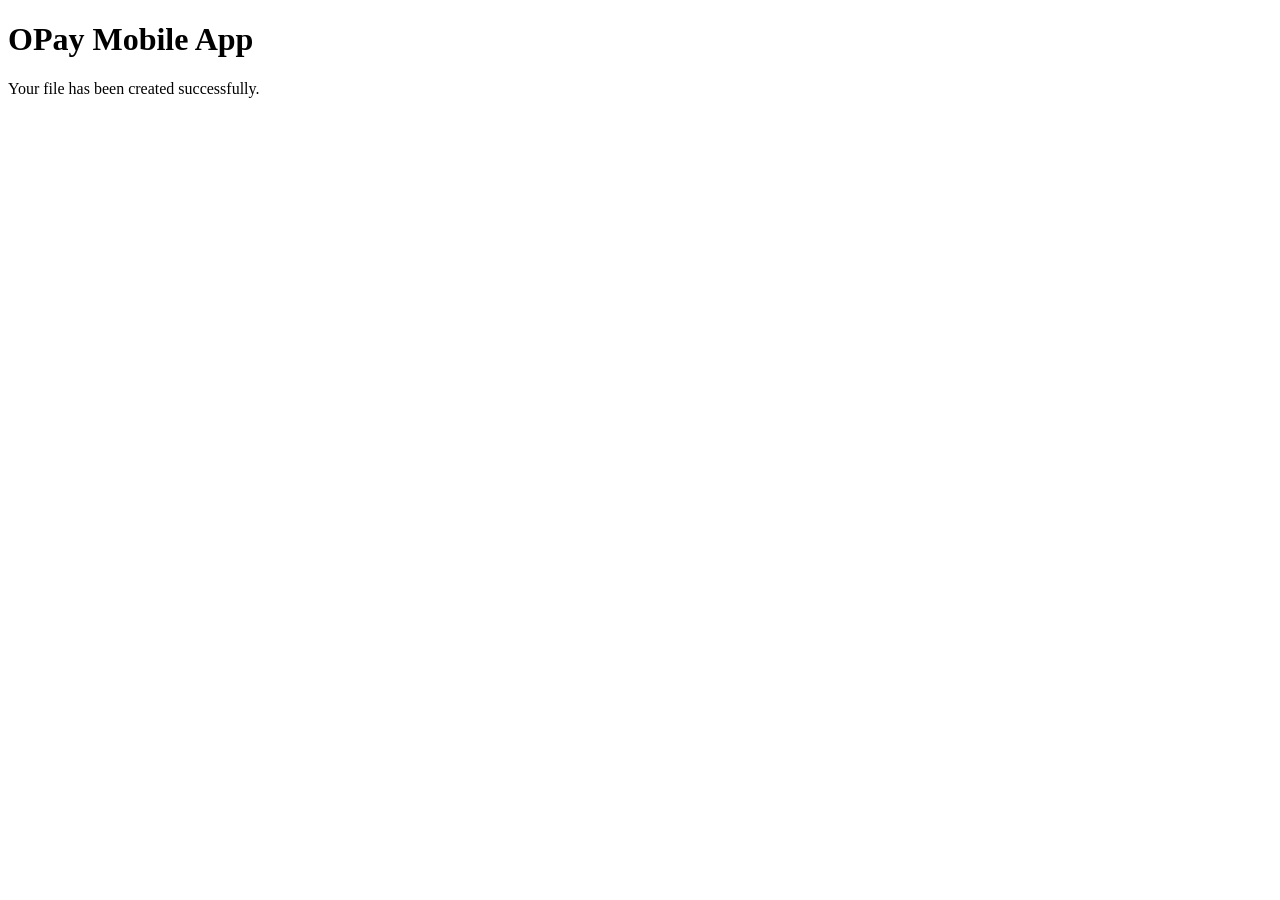
==== index.html @ 7ba1d0dd "Rename Index.html to index.html for GitHub Pages compatibility" ====
<!DOCTYPE html>
<html lang="en">
<head>
    <meta charset="UTF-8">
    <meta name="viewport" content="width=device-width, initial-scale=1.0">
    <title>OPay Mobile App</title>
</head>
<body>
    <h1>OPay Mobile App</h1>
    <p>Your file has been created successfully.</p>
</body>
</html>
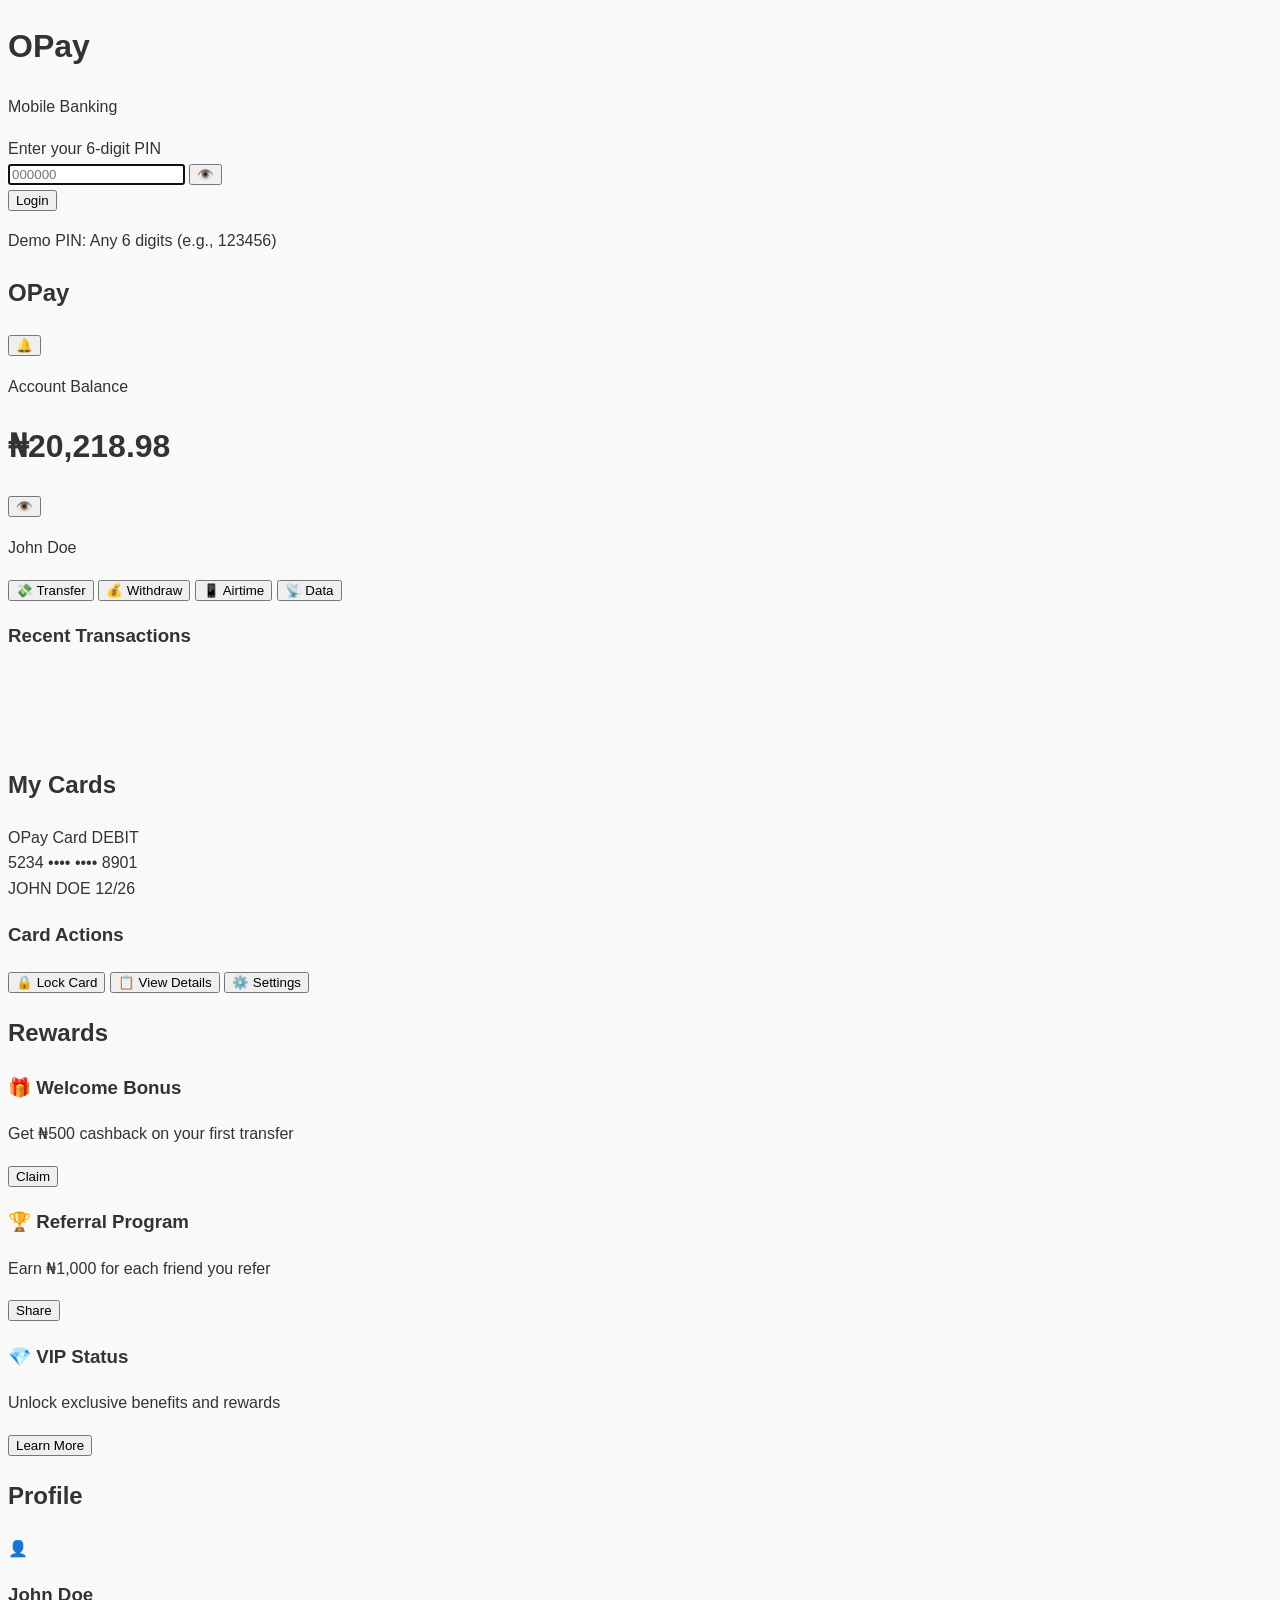
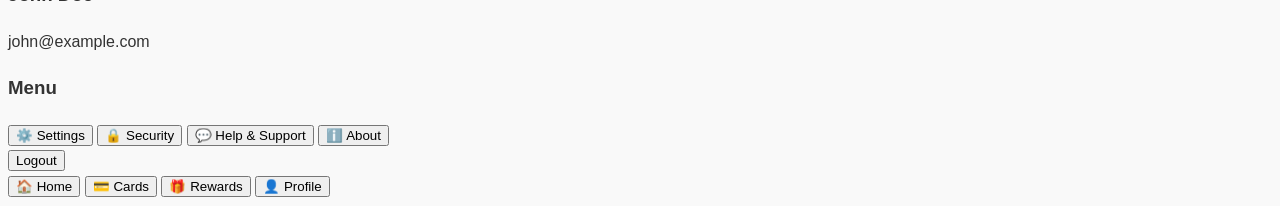
==== commit afc9a9f1: "Complete OPay mobile app with proper HTML structure" ====
--- a/index.html
+++ b/index.html
@@ -4,9 +4,212 @@
     <meta charset="UTF-8">
     <meta name="viewport" content="width=device-width, initial-scale=1.0">
     <title>OPay Mobile App</title>
+    <link rel="stylesheet" href="style.css">
 </head>
 <body>
-    <h1>OPay Mobile App</h1>
-    <p>Your file has been created successfully.</p>
+    <!-- LOGIN PAGE -->
+    <div id="loginPage" class="page active">
+        <div class="phone-frame">
+            <div class="phone-notch"></div>
+            <div class="page-content login-content">
+                <div class="login-container">
+                    <h1>OPay</h1>
+                    <p class="login-subtitle">Mobile Banking</p>
+                    
+                    <div class="login-form">
+                        <div class="form-group">
+                            <label>Enter your 6-digit PIN</label>
+                            <div class="pin-input-group">
+                                <input type="password" id="pinInput" placeholder="000000" maxlength="6">
+                                <button id="togglePin" class="toggle-btn">👁️</button>
+                            </div>
+                        </div>
+                        <button id="loginBtn" class="btn btn-primary">Login</button>
+                        <p class="login-help">Demo PIN: Any 6 digits (e.g., 123456)</p>
+                    </div>
+                </div>
+            </div>
+            <div class="phone-home"></div>
+        </div>
+    </div>
+
+    <!-- HOME PAGE -->
+    <div id="homePage" class="page">
+        <div class="phone-frame">
+            <div class="phone-notch"></div>
+            <div class="page-content">
+                <div class="header">
+                    <div class="header-top">
+                        <h2>OPay</h2>
+                        <button id="notificationBtn" class="icon-btn">🔔</button>
+                    </div>
+                </div>
+
+                <div class="balance-card">
+                    <p class="balance-label">Account Balance</p>
+                    <div class="balance-display">
+                        <h1 id="balanceAmount">₦20,218.98</h1>
+                        <button id="toggleBalance" class="toggle-balance">👁️</button>
+                    </div>
+                    <p id="userName" class="user-name">John Doe</p>
+                </div>
+
+                <div class="quick-actions">
+                    <button id="transferBtn" class="action-btn">
+                        <span class="icon">💸</span>
+                        <span>Transfer</span>
+                    </button>
+                    <button id="withdrawBtn" class="action-btn">
+                        <span class="icon">💰</span>
+                        <span>Withdraw</span>
+                    </button>
+                    <button id="airtimeBtn" class="action-btn">
+                        <span class="icon">📱</span>
+                        <span>Airtime</span>
+                    </button>
+                    <button id="dataBtn" class="action-btn">
+                        <span class="icon">📡</span>
+                        <span>Data</span>
+                    </button>
+                </div>
+
+                <div class="section">
+                    <h3>Recent Transactions</h3>
+                    <div class="transaction-item">
+                        <span>Transfer to John</span>
+                        <span class="amount">-₦5,000</span>
+                    </div>
+                    <div class="transaction-item">
+                        <span>Airtime Purchase</span>
+                        <span class="amount">-₦1,000</span>
+                    </div>
+                    <div class="transaction-item">
+                        <span>Salary Credit</span>
+                        <span class="amount success">+₦50,000</span>
+                    </div>
+                </div>
+            </div>
+            <div class="phone-home"></div>
+        </div>
+    </div>
+
+    <!-- CARDS PAGE -->
+    <div id="cardsPage" class="page">
+        <div class="phone-frame">
+            <div class="phone-notch"></div>
+            <div class="page-content">
+                <div class="header">
+                    <h2>My Cards</h2>
+                </div>
+
+                <div class="card-container">
+                    <div class="card card-primary">
+                        <div class="card-header">
+                            <span>OPay Card</span>
+                            <span class="card-type">DEBIT</span>
+                        </div>
+                        <div class="card-number">5234 •••• •••• 8901</div>
+                        <div class="card-footer">
+                            <span>JOHN DOE</span>
+                            <span>12/26</span>
+                        </div>
+                    </div>
+                </div>
+
+                <div class="section">
+                    <h3>Card Actions</h3>
+                    <button class="action-btn full-width">🔒 Lock Card</button>
+                    <button class="action-btn full-width">📋 View Details</button>
+                    <button class="action-btn full-width">⚙️ Settings</button>
+                </div>
+            </div>
+            <div class="phone-home"></div>
+        </div>
+    </div>
+
+    <!-- REWARDS PAGE -->
+    <div id="rewardsPage" class="page">
+        <div class="phone-frame">
+            <div class="phone-notch"></div>
+            <div class="page-content">
+                <div class="header">
+                    <h2>Rewards</h2>
+                </div>
+
+                <div class="rewards-container">
+                    <div class="reward-card">
+                        <h3>🎁 Welcome Bonus</h3>
+                        <p>Get ₦500 cashback on your first transfer</p>
+                        <button class="btn-small">Claim</button>
+                    </div>
+                    <div class="reward-card">
+                        <h3>🏆 Referral Program</h3>
+                        <p>Earn ₦1,000 for each friend you refer</p>
+                        <button class="btn-small">Share</button>
+                    </div>
+                    <div class="reward-card">
+                        <h3>💎 VIP Status</h3>
+                        <p>Unlock exclusive benefits and rewards</p>
+                        <button class="btn-small">Learn More</button>
+                    </div>
+                </div>
+            </div>
+            <div class="phone-home"></div>
+        </div>
+    </div>
+
+    <!-- PROFILE PAGE -->
+    <div id="profilePage" class="page">
+        <div class="phone-frame">
+            <div class="phone-notch"></div>
+            <div class="page-content">
+                <div class="header">
+                    <h2>Profile</h2>
+                </div>
+
+                <div class="profile-section">
+                    <div class="profile-avatar">👤</div>
+                    <h3 id="profileName">John Doe</h3>
+                    <p class="profile-email">john@example.com</p>
+                </div>
+
+                <div class="section">
+                    <h3>Menu</h3>
+                    <button id="settingsMenu" class="menu-item">⚙️ Settings</button>
+                    <button id="securityMenu" class="menu-item">🔒 Security</button>
+                    <button id="supportMenu" class="menu-item">💬 Help & Support</button>
+                    <button id="aboutMenu" class="menu-item">ℹ️ About</button>
+                </div>
+
+                <button id="logoutBtn" class="btn btn-danger full-width">Logout</button>
+            </div>
+            <div class="phone-home"></div>
+        </div>
+    </div>
+
+    <!-- BOTTOM NAVIGATION -->
+    <nav class="bottom-nav" id="bottomNav">
+        <button class="nav-item active" data-page="homePage">
+            <span class="icon">🏠</span>
+            <span>Home</span>
+        </button>
+        <button class="nav-item" data-page="cardsPage">
+            <span class="icon">💳</span>
+            <span>Cards</span>
+        </button>
+        <button class="nav-item" data-page="rewardsPage">
+            <span class="icon">🎁</span>
+            <span>Rewards</span>
+        </button>
+        <button class="nav-item" data-page="profilePage">
+            <span class="icon">👤</span>
+            <span>Profile</span>
+        </button>
+    </nav>
+
+    <!-- TOAST NOTIFICATION -->
+    <div id="toast" class="toast"></div>
+
+    <script src="script_Version1.js"></script>
 </body>
 </html>
--- a/style.css
+++ b/style.css
@@ -0,0 +1,44 @@
+css.{
+    margin: 0;
+    padding: 0;
+    box-sizing: border-box;
+}
+body{
+    font-family: Arial, sans-serif;
+    line-height: 1.6;
+    background: #f9f9f9;
+    color: #333;
+}
+header{
+    background: #2c3e5d;
+    color: #fff;
+    padding: 20px;
+    text-align: center;
+}
+nav a{
+    color: white;
+    margin: 0 10px;
+    text-decoration: none;
+}
+.hero{
+    background: #3498db;
+    color: white;
+    padding: 40px;
+    text-align: center;
+}
+.content{
+    padding: 20px;
+    text-align: center;
+}
+footer{
+    background: #2c3e5d;
+    color: white;
+    padding: 20px;
+}
+.footer-content img{
+    width: 100px;
+    height: 100px;
+    object-fit: cover;
+    border-radius: 50%;
+    margin-right: 20px;
+}
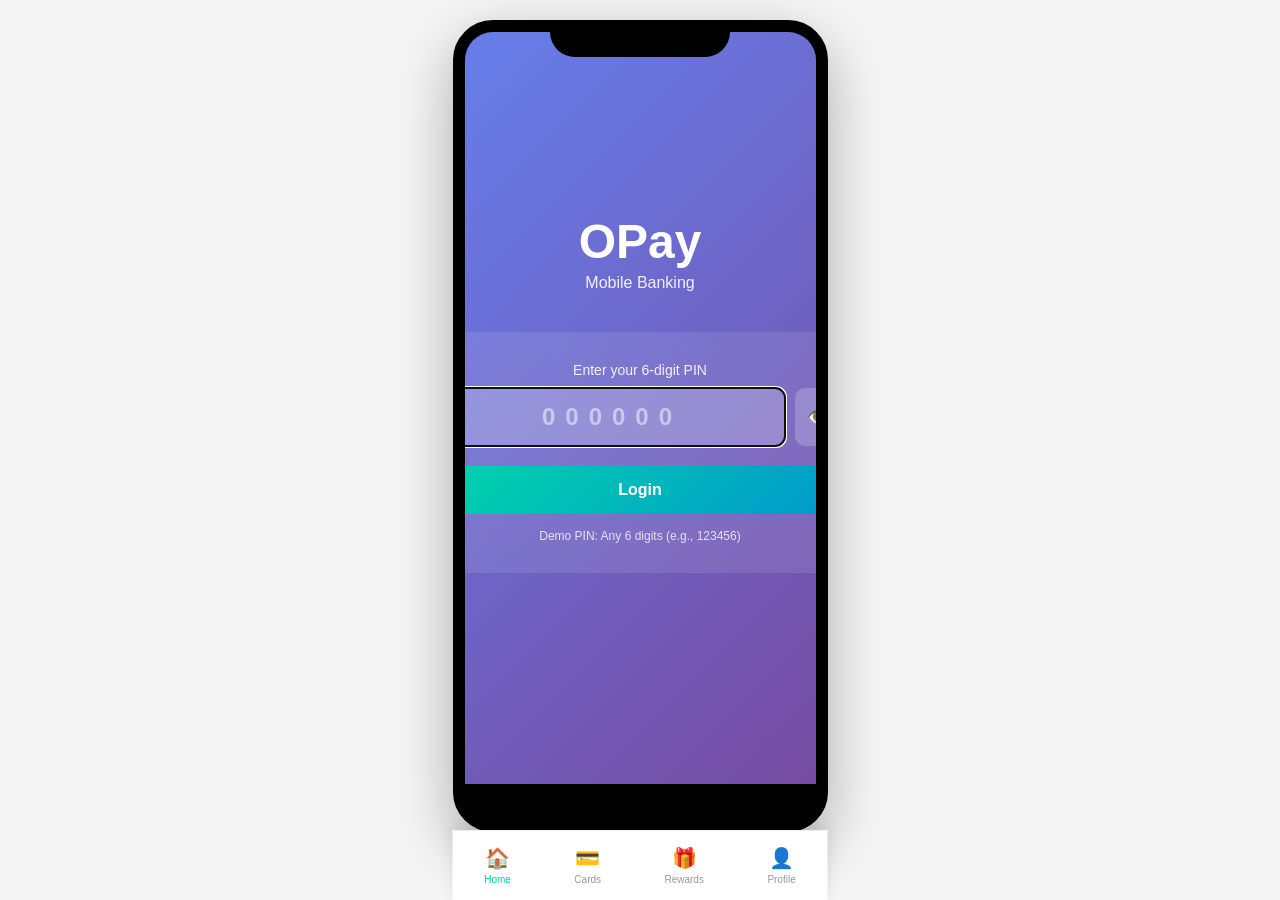
==== commit 217964d2: "Fix: Embed CSS directly in HTML for immediate display on GitHub Pages" ====
--- a/index.html
+++ b/index.html
@@ -4,7 +4,462 @@
     <meta charset="UTF-8">
     <meta name="viewport" content="width=device-width, initial-scale=1.0">
     <title>OPay Mobile App</title>
-    <link rel="stylesheet" href="style.css">
+    <style>
+/* Reset & Base Styles */
+* {
+    margin: 0;
+    padding: 0;
+    box-sizing: border-box;
+}
+
+body {
+    font-family: -apple-system, BlinkMacSystemFont, 'Segoe UI', Roboto, sans-serif;
+    background: #f5f5f5;
+    color: #333;
+    overflow: hidden;
+}
+
+/* Phone Frame Simulation */
+.phone-frame {
+    max-width: 375px;
+    height: 812px;
+    margin: 20px auto;
+    background: #000;
+    border-radius: 40px;
+    border: 12px solid #000;
+    box-shadow: 0 20px 60px rgba(0, 0, 0, 0.3);
+    position: relative;
+    overflow: hidden;
+    display: flex;
+    flex-direction: column;
+}
+
+.phone-notch {
+    width: 180px;
+    height: 25px;
+    background: #000;
+    border-radius: 0 0 30px 30px;
+    position: absolute;
+    top: 0;
+    left: 50%;
+    transform: translateX(-50%);
+    z-index: 10;
+}
+
+.page-content {
+    flex: 1;
+    overflow-y: auto;
+    background: #fff;
+    padding: 40px 0 70px;
+    scroll-behavior: smooth;
+}
+
+.phone-home {
+    height: 20px;
+    background: #000;
+    border-radius: 10px;
+    margin: 8px auto;
+    width: 120px;
+}
+
+/* Pages */
+.page {
+    display: none;
+    opacity: 0;
+    transition: opacity 0.3s ease;
+}
+
+.page.active {
+    display: block;
+    opacity: 1;
+}
+
+/* Header */
+.header {
+    padding: 15px 20px;
+    background: linear-gradient(135deg, #00d4aa 0%, #0099cc 100%);
+    color: white;
+}
+
+.header-top {
+    display: flex;
+    justify-content: space-between;
+    align-items: center;
+}
+
+.header h2 {
+    font-size: 24px;
+    font-weight: 700;
+}
+
+.icon-btn {
+    background: none;
+    border: none;
+    font-size: 20px;
+    cursor: pointer;
+    padding: 5px;
+}
+
+/* Login Page */
+.login-content {
+    display: flex;
+    align-items: center;
+    justify-content: center;
+    background: linear-gradient(135deg, #667eea 0%, #764ba2 100%);
+    height: 100%;
+}
+
+.login-container {
+    text-align: center;
+    color: white;
+    padding: 20px;
+}
+
+.login-container h1 {
+    font-size: 48px;
+    margin-bottom: 5px;
+    font-weight: 700;
+}
+
+.login-subtitle {
+    font-size: 16px;
+    opacity: 0.9;
+    margin-bottom: 40px;
+}
+
+.login-form {
+    background: rgba(255, 255, 255, 0.1);
+    padding: 30px;
+    border-radius: 20px;
+    backdrop-filter: blur(10px);
+}
+
+.form-group {
+    margin-bottom: 20px;
+}
+
+.form-group label {
+    display: block;
+    margin-bottom: 10px;
+    font-size: 14px;
+    opacity: 0.9;
+}
+
+.pin-input-group {
+    display: flex;
+    gap: 10px;
+}
+
+.pin-input-group input {
+    flex: 1;
+    padding: 15px;
+    border: none;
+    border-radius: 10px;
+    font-size: 24px;
+    letter-spacing: 10px;
+    text-align: center;
+    font-weight: bold;
+    background: rgba(255, 255, 255, 0.2);
+    color: white;
+}
+
+.pin-input-group input::placeholder {
+    color: rgba(255, 255, 255, 0.5);
+}
+
+.toggle-btn {
+    background: rgba(255, 255, 255, 0.2);
+    border: none;
+    border-radius: 10px;
+    font-size: 18px;
+    cursor: pointer;
+    padding: 15px 12px;
+}
+
+.btn {
+    width: 100%;
+    padding: 15px;
+    border: none;
+    border-radius: 10px;
+    font-size: 16px;
+    font-weight: 600;
+    cursor: pointer;
+    transition: all 0.3s;
+}
+
+.btn-primary {
+    background: linear-gradient(135deg, #00d4aa 0%, #0099cc 100%);
+    color: white;
+}
+
+.btn-primary:active {
+    transform: scale(0.98);
+}
+
+.btn-danger {
+    background: #ff6b6b;
+    color: white;
+}
+
+.btn-small {
+    background: linear-gradient(135deg, #00d4aa 0%, #0099cc 100%);
+    color: white;
+    padding: 10px 20px;
+    font-size: 12px;
+    border: none;
+    border-radius: 8px;
+    cursor: pointer;
+}
+
+/* Balance Card */
+.balance-card {
+    background: linear-gradient(135deg, #00d4aa 0%, #0099cc 100%);
+    color: white;
+    padding: 30px 20px;
+    margin: 20px;
+    border-radius: 20px;
+}
+
+.balance-label {
+    font-size: 12px;
+    opacity: 0.9;
+    margin-bottom: 10px;
+}
+
+.balance-display {
+    display: flex;
+    align-items: center;
+    justify-content: space-between;
+    margin-bottom: 20px;
+}
+
+.balance-display h1 {
+    font-size: 36px;
+    font-weight: 700;
+}
+
+.toggle-balance {
+    background: rgba(255, 255, 255, 0.2);
+    border: none;
+    border-radius: 50%;
+    width: 45px;
+    height: 45px;
+    font-size: 20px;
+    cursor: pointer;
+}
+
+.user-name {
+    font-size: 14px;
+    opacity: 0.9;
+}
+
+/* Quick Actions */
+.quick-actions {
+    display: grid;
+    grid-template-columns: repeat(2, 1fr);
+    gap: 15px;
+    padding: 20px;
+}
+
+.action-btn {
+    background: #f8f9fa;
+    border: none;
+    border-radius: 15px;
+    padding: 20px;
+    display: flex;
+    flex-direction: column;
+    align-items: center;
+    gap: 8px;
+    cursor: pointer;
+    font-size: 12px;
+    font-weight: 600;
+}
+
+.action-btn:active {
+    background: #e9ecef;
+}
+
+.action-btn .icon {
+    font-size: 28px;
+}
+
+.action-btn.full-width {
+    grid-column: 1 / -1;
+    flex-direction: row;
+    justify-content: flex-start;
+    padding: 15px 20px;
+}
+
+.section {
+    padding: 20px;
+    border-top: 1px solid #f0f0f0;
+}
+
+.section h3 {
+    font-size: 16px;
+    font-weight: 600;
+    margin-bottom: 15px;
+    color: #333;
+}
+
+.transaction-item {
+    display: flex;
+    justify-content: space-between;
+    align-items: center;
+    padding: 12px 0;
+    border-bottom: 1px solid #f0f0f0;
+    font-size: 14px;
+}
+
+.amount {
+    font-weight: 600;
+    color: #ff6b6b;
+}
+
+.amount.success {
+    color: #51cf66;
+}
+
+.card {
+    background: linear-gradient(135deg, #667eea 0%, #764ba2 100%);
+    color: white;
+    padding: 25px;
+    border-radius: 20px;
+    margin: 20px;
+}
+
+.card-number {
+    font-size: 20px;
+    letter-spacing: 2px;
+    margin: 30px 0;
+    font-weight: 600;
+}
+
+.rewards-container {
+    padding: 20px;
+}
+
+.reward-card {
+    background: #f8f9fa;
+    padding: 20px;
+    border-radius: 15px;
+    border-left: 4px solid #00d4aa;
+    margin-bottom: 15px;
+}
+
+.reward-card h3 {
+    font-size: 14px;
+    font-weight: 600;
+    margin-bottom: 8px;
+}
+
+.reward-card p {
+    font-size: 12px;
+    color: #666;
+    margin-bottom: 12px;
+}
+
+.profile-section {
+    text-align: center;
+    padding: 30px 20px;
+}
+
+.profile-avatar {
+    font-size: 64px;
+    margin-bottom: 15px;
+}
+
+.menu-item {
+    width: 100%;
+    background: #f8f9fa;
+    border: none;
+    padding: 15px 20px;
+    text-align: left;
+    cursor: pointer;
+    font-size: 14px;
+    font-weight: 500;
+    margin-bottom: 10px;
+    border-radius: 10px;
+}
+
+/* Bottom Navigation */
+.bottom-nav {
+    position: fixed;
+    bottom: 0;
+    left: 50%;
+    transform: translateX(-50%);
+    width: 100%;
+    max-width: 375px;
+    height: 70px;
+    background: white;
+    border-top: 1px solid #f0f0f0;
+    display: flex;
+    justify-content: space-around;
+    align-items: center;
+    z-index: 100;
+    box-shadow: 0 -5px 15px rgba(0, 0, 0, 0.1);
+}
+
+.nav-item {
+    background: none;
+    border: none;
+    display: flex;
+    flex-direction: column;
+    align-items: center;
+    gap: 4px;
+    cursor: pointer;
+    font-size: 10px;
+    color: #999;
+    padding: 8px;
+}
+
+.nav-item.active {
+    color: #00d4aa;
+}
+
+.nav-item .icon {
+    font-size: 20px;
+}
+
+/* Toast Notification */
+.toast {
+    position: fixed;
+    bottom: 90px;
+    left: 50%;
+    transform: translateX(-50%) translateY(150px);
+    background: #333;
+    color: white;
+    padding: 15px 30px;
+    border-radius: 50px;
+    font-size: 14px;
+    z-index: 1000;
+    transition: transform 0.3s ease;
+    max-width: 300px;
+    text-align: center;
+}
+
+.toast.show {
+    transform: translateX(-50%) translateY(0);
+}
+
+.toast.success {
+    background: #51cf66;
+}
+
+.toast.error {
+    background: #ff6b6b;
+}
+
+.login-help {
+    font-size: 12px;
+    opacity: 0.8;
+    margin-top: 15px;
+}
+
+.full-width {
+    width: 100%;
+}
+    </style>
 </head>
 <body>
     <!-- LOGIN PAGE -->
@@ -55,38 +510,17 @@
                 </div>
 
                 <div class="quick-actions">
-                    <button id="transferBtn" class="action-btn">
-                        <span class="icon">💸</span>
-                        <span>Transfer</span>
-                    </button>
-                    <button id="withdrawBtn" class="action-btn">
-                        <span class="icon">💰</span>
-                        <span>Withdraw</span>
-                    </button>
-                    <button id="airtimeBtn" class="action-btn">
-                        <span class="icon">📱</span>
-                        <span>Airtime</span>
-                    </button>
-                    <button id="dataBtn" class="action-btn">
-                        <span class="icon">📡</span>
-                        <span>Data</span>
-                    </button>
+                    <button id="transferBtn" class="action-btn"><span class="icon">💸</span><span>Transfer</span></button>
+                    <button id="withdrawBtn" class="action-btn"><span class="icon">💰</span><span>Withdraw</span></button>
+                    <button id="airtimeBtn" class="action-btn"><span class="icon">📱</span><span>Airtime</span></button>
+                    <button id="dataBtn" class="action-btn"><span class="icon">📡</span><span>Data</span></button>
                 </div>
 
                 <div class="section">
                     <h3>Recent Transactions</h3>
-                    <div class="transaction-item">
-                        <span>Transfer to John</span>
-                        <span class="amount">-₦5,000</span>
-                    </div>
-                    <div class="transaction-item">
-                        <span>Airtime Purchase</span>
-                        <span class="amount">-₦1,000</span>
-                    </div>
-                    <div class="transaction-item">
-                        <span>Salary Credit</span>
-                        <span class="amount success">+₦50,000</span>
-                    </div>
+                    <div class="transaction-item"><span>Transfer to John</span><span class="amount">-₦5,000</span></div>
+                    <div class="transaction-item"><span>Airtime Purchase</span><span class="amount">-₦1,000</span></div>
+                    <div class="transaction-item"><span>Salary Credit</span><span class="amount success">+₦50,000</span></div>
                 </div>
             </div>
             <div class="phone-home"></div>
@@ -98,24 +532,18 @@
         <div class="phone-frame">
             <div class="phone-notch"></div>
             <div class="page-content">
-                <div class="header">
-                    <h2>My Cards</h2>
-                </div>
-
-                <div class="card-container">
-                    <div class="card card-primary">
-                        <div class="card-header">
-                            <span>OPay Card</span>
-                            <span class="card-type">DEBIT</span>
-                        </div>
-                        <div class="card-number">5234 •••• •••• 8901</div>
-                        <div class="card-footer">
-                            <span>JOHN DOE</span>
-                            <span>12/26</span>
-                        </div>
-                    </div>
-                </div>
-
+                <div class="header"><h2>My Cards</h2></div>
+                <div class="card">
+                    <div style="display: flex; justify-content: space-between; margin-bottom: 40px; font-size: 12px; font-weight: 600;">
+                        <span>OPay Card</span>
+                        <span style="background: rgba(255,255,255,0.2); padding: 5px 10px; border-radius: 5px;">DEBIT</span>
+                    </div>
+                    <div class="card-number">5234 •••• •••• 8901</div>
+                    <div style="display: flex; justify-content: space-between; font-size: 12px; font-weight: 600;">
+                        <span>JOHN DOE</span>
+                        <span>12/26</span>
+                    </div>
+                </div>
                 <div class="section">
                     <h3>Card Actions</h3>
                     <button class="action-btn full-width">🔒 Lock Card</button>
@@ -132,10 +560,7 @@
         <div class="phone-frame">
             <div class="phone-notch"></div>
             <div class="page-content">
-                <div class="header">
-                    <h2>Rewards</h2>
-                </div>
-
+                <div class="header"><h2>Rewards</h2></div>
                 <div class="rewards-container">
                     <div class="reward-card">
                         <h3>🎁 Welcome Bonus</h3>
@@ -163,16 +588,12 @@
         <div class="phone-frame">
             <div class="phone-notch"></div>
             <div class="page-content">
-                <div class="header">
-                    <h2>Profile</h2>
-                </div>
-
+                <div class="header"><h2>Profile</h2></div>
                 <div class="profile-section">
                     <div class="profile-avatar">👤</div>
                     <h3 id="profileName">John Doe</h3>
-                    <p class="profile-email">john@example.com</p>
-                </div>
-
+                    <p style="font-size: 12px; color: #999; margin-bottom: 20px;">john@example.com</p>
+                </div>
                 <div class="section">
                     <h3>Menu</h3>
                     <button id="settingsMenu" class="menu-item">⚙️ Settings</button>
@@ -180,31 +601,18 @@
                     <button id="supportMenu" class="menu-item">💬 Help & Support</button>
                     <button id="aboutMenu" class="menu-item">ℹ️ About</button>
                 </div>
-
-                <button id="logoutBtn" class="btn btn-danger full-width">Logout</button>
+                <button id="logoutBtn" class="btn btn-danger full-width" style="margin: 20px;">Logout</button>
             </div>
             <div class="phone-home"></div>
         </div>
     </div>
 
     <!-- BOTTOM NAVIGATION -->
-    <nav class="bottom-nav" id="bottomNav">
-        <button class="nav-item active" data-page="homePage">
-            <span class="icon">🏠</span>
-            <span>Home</span>
-        </button>
-        <button class="nav-item" data-page="cardsPage">
-            <span class="icon">💳</span>
-            <span>Cards</span>
-        </button>
-        <button class="nav-item" data-page="rewardsPage">
-            <span class="icon">🎁</span>
-            <span>Rewards</span>
-        </button>
-        <button class="nav-item" data-page="profilePage">
-            <span class="icon">👤</span>
-            <span>Profile</span>
-        </button>
+    <nav class="bottom-nav">
+        <button class="nav-item active" data-page="homePage"><span class="icon">🏠</span><span>Home</span></button>
+        <button class="nav-item" data-page="cardsPage"><span class="icon">💳</span><span>Cards</span></button>
+        <button class="nav-item" data-page="rewardsPage"><span class="icon">🎁</span><span>Rewards</span></button>
+        <button class="nav-item" data-page="profilePage"><span class="icon">👤</span><span>Profile</span></button>
     </nav>
 
     <!-- TOAST NOTIFICATION -->
